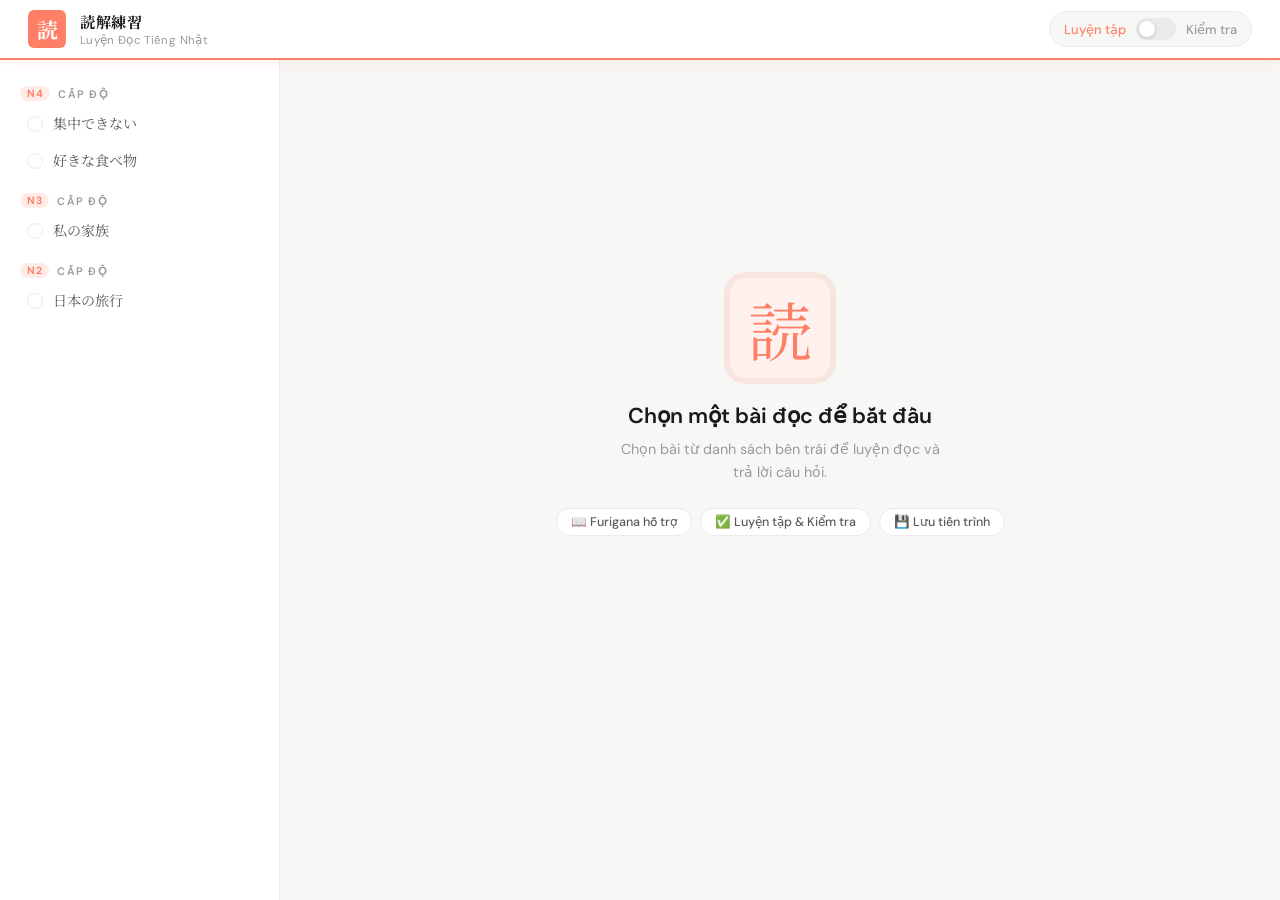
==== DeepRead/index.html @ 9b669195 "BunpoMaster + DeepRead" ====
<!DOCTYPE html>
<html lang="ja">
<head>
  <meta charset="UTF-8" />
  <meta name="viewport" content="width=device-width, initial-scale=1.0" />
  <title>日本語読解練習 · Luyện Đọc Tiếng Nhật</title>

  <!-- Google Fonts: Noto Serif JP cho tiêu đề Nhật, DM Sans cho UI -->
  <link rel="preconnect" href="https://fonts.googleapis.com" />
  <link rel="preconnect" href="https://fonts.gstatic.com" crossorigin />
  <link
    href="https://fonts.googleapis.com/css2?family=DM+Sans:ital,opsz,wght@0,9..40,300;0,9..40,400;0,9..40,500;0,9..40,600;1,9..40,300&family=Noto+Serif+JP:wght@400;500;700&display=swap"
    rel="stylesheet"
  />

  <link rel="stylesheet" href="style.css" />
</head>
<body>

  <!-- ===== HEADER ===== -->
  <header class="app-header">
    <div class="header-inner">
      <!-- Logo + tên ứng dụng -->
      <div class="header-brand">
        <span class="header-logo">読</span>
        <div class="header-titles">
          <span class="header-title-ja">読解練習</span>
          <span class="header-title-vi">Luyện Đọc Tiếng Nhật</span>
        </div>
      </div>

      <!-- Công tắc chế độ học -->
      <div class="mode-switcher">
        <span class="mode-label" id="label-practice">Luyện tập</span>
        <label class="toggle-switch" aria-label="Chuyển chế độ học">
          <input type="checkbox" id="mode-toggle" />
          <span class="toggle-track">
            <span class="toggle-thumb"></span>
          </span>
        </label>
        <span class="mode-label" id="label-exam">Kiểm tra</span>
      </div>
    </div>
  </header>

  <!-- ===== LAYOUT CHÍNH ===== -->
  <div class="app-layout">

    <!-- ===== SIDEBAR TRÁI ===== -->
    <aside class="sidebar" id="sidebar">
      <!-- Trạng thái đang tải -->
      <div class="sidebar-loading" id="sidebar-loading">
        <div class="skeleton-group">
          <div class="skeleton skeleton-label"></div>
          <div class="skeleton skeleton-item"></div>
          <div class="skeleton skeleton-item"></div>
        </div>
        <div class="skeleton-group">
          <div class="skeleton skeleton-label"></div>
          <div class="skeleton skeleton-item"></div>
          <div class="skeleton skeleton-item"></div>
        </div>
      </div>

      <!-- Danh sách bài đọc theo cấp độ (được render bởi JS) -->
      <nav class="sidebar-nav" id="sidebar-nav" hidden></nav>
    </aside>

    <!-- ===== NỘI DUNG CHÍNH ===== -->
    <main class="main-content" id="main-content">

      <!-- Skeleton loader độc lập — hiện khi đang tải bài, ẩn sau đó -->
      <!-- QUAN TRỌNG: div này tách biệt với #reading-area để không phá cấu trúc DOM bên trong -->
      <div class="reading-loader-wrap" id="reading-loader" hidden>
        <div style="max-width:800px;margin:0 auto;display:flex;flex-direction:column;gap:16px;">
          <div style="display:flex;align-items:center;gap:12px;">
            <div class="skeleton" style="height:24px;width:48px;border-radius:99px;"></div>
            <div class="skeleton" style="height:24px;width:200px;border-radius:6px;"></div>
          </div>
          <div class="card" style="padding:28px 32px;">
            <div class="skeleton" style="height:13px;margin-bottom:14px;border-radius:4px;"></div>
            <div class="skeleton" style="height:13px;width:94%;margin-bottom:14px;border-radius:4px;"></div>
            <div class="skeleton" style="height:13px;width:88%;margin-bottom:14px;border-radius:4px;"></div>
            <div class="skeleton" style="height:13px;width:96%;border-radius:4px;"></div>
          </div>
          <div class="card" style="padding:24px 28px;">
            <div class="skeleton" style="height:10px;width:60px;margin-bottom:14px;border-radius:4px;"></div>
            <div class="skeleton" style="height:14px;width:80%;margin-bottom:18px;border-radius:4px;"></div>
            <div class="skeleton" style="height:44px;margin-bottom:8px;border-radius:8px;"></div>
            <div class="skeleton" style="height:44px;margin-bottom:8px;border-radius:8px;"></div>
            <div class="skeleton" style="height:44px;border-radius:8px;"></div>
          </div>
        </div>
      </div>

      <!-- Màn hình chào (hiển thị khi chưa chọn bài) -->
      <div class="welcome-screen" id="welcome-screen">
        <div class="welcome-icon">読</div>
        <h2 class="welcome-heading">Chọn một bài đọc để bắt đầu</h2>
        <p class="welcome-sub">Chọn bài từ danh sách bên trái để luyện đọc và trả lời câu hỏi.</p>
        <div class="welcome-chips">
          <span class="chip">📖 Furigana hỗ trợ</span>
          <span class="chip">✅ Luyện tập & Kiểm tra</span>
          <span class="chip">💾 Lưu tiến trình</span>
        </div>
      </div>

      <!-- Khu vực bài đọc (ẩn cho tới khi chọn bài) -->
      <div class="reading-area" id="reading-area" hidden>

        <!-- Thẻ thông tin bài đọc -->
        <div class="reading-meta-bar" id="reading-meta-bar">
          <span class="reading-level-badge" id="reading-level-badge"></span>
          <h1 class="reading-title" id="reading-title"></h1>
        </div>

        <!-- Thẻ nội dung bài đọc -->
        <div class="card reading-card" id="reading-card">
          <div class="reading-body" id="reading-body"></div>
        </div>

        <!-- Khu vực câu hỏi -->
        <div class="questions-section" id="questions-section"></div>

        <!-- Nút Nộp bài (chỉ hiện ở chế độ Kiểm tra) -->
        <div class="submit-bar" id="submit-bar" hidden>
          <button class="btn btn-submit" id="submit-btn" onclick="handleSubmitExam()">
            <span>Nộp bài</span>
            <svg width="18" height="18" viewBox="0 0 24 24" fill="none" stroke="currentColor" stroke-width="2.5" stroke-linecap="round" stroke-linejoin="round"><polyline points="20 6 9 17 4 12"/></svg>
          </button>
        </div>

        <!-- Kết quả tổng quát (chế độ Kiểm tra) -->
        <div class="result-summary card" id="result-summary" hidden>
          <div class="result-icon" id="result-icon"></div>
          <div class="result-text">
            <p class="result-score" id="result-score"></p>
            <p class="result-message" id="result-message"></p>
          </div>
        </div>

      </div>
    </main>
  </div>

  <script src="script.js"></script>
</body>
</html>
---- DeepRead/style.css ----
/* =====================================================
   style.css — Giao diện ứng dụng Luyện Đọc Tiếng Nhật
   Phong cách: Minimalist hiện đại, accent Coral
   ===================================================== */

/* ─── BIẾN THIẾT KẾ ─────────────────────────────────── */
:root {
  --coral:        #FF7F66;        /* Màu chủ đạo Cam san hô */
  --coral-dark:   #e5634a;        /* Coral đậm hơn khi hover */
  --coral-light:  #fff1ee;        /* Coral cực nhạt làm nền nhấn */
  --coral-muted:  rgba(255,127,102,.15);

  --bg:           #f7f7f5;        /* Nền trang tổng thể */
  --surface:      #ffffff;        /* Nền card / sidebar */
  --border:       #ebebeb;        /* Đường kẻ nhẹ */
  --shadow-sm:    0 1px 4px rgba(0,0,0,.06), 0 4px 16px rgba(0,0,0,.05);
  --shadow-md:    0 2px 8px rgba(0,0,0,.07), 0 8px 32px rgba(0,0,0,.07);

  --text-primary:   #1a1a1a;
  --text-secondary: #5a5a5a;
  --text-muted:     #9a9a9a;

  --sidebar-w:    280px;          /* Chiều rộng cố định của sidebar */
  --header-h:     60px;

  --radius-sm:    6px;
  --radius-md:    10px;
  --radius-lg:    16px;

  --font-ui:      'DM Sans', sans-serif;
  --font-jp:      'Noto Serif JP', serif;

  --transition:   .18s cubic-bezier(.4,0,.2,1);
}

/* ─── RESET & BASE ──────────────────────────────────── */
*, *::before, *::after { box-sizing: border-box; margin: 0; padding: 0; }

html { font-size: 16px; -webkit-font-smoothing: antialiased; }

body {
  font-family: var(--font-ui);
  background: var(--bg);
  color: var(--text-primary);
  min-height: 100vh;
  display: flex;
  flex-direction: column;
}

/* ─── HEADER ────────────────────────────────────────── */
.app-header {
  position: sticky;
  top: 0;
  z-index: 100;
  background: var(--surface);
  border-bottom: 2px solid var(--coral);
  height: var(--header-h);
  box-shadow: 0 1px 12px rgba(255,127,102,.12);
}

.header-inner {
  max-width: 100%;
  height: 100%;
  display: flex;
  align-items: center;
  justify-content: space-between;
  padding: 0 28px;
}

/* Logo + tên */
.header-brand {
  display: flex;
  align-items: center;
  gap: 14px;
  text-decoration: none;
}

.header-logo {
  width: 38px;
  height: 38px;
  background: var(--coral);
  color: #fff;
  font-family: var(--font-jp);
  font-size: 1.3rem;
  font-weight: 700;
  border-radius: var(--radius-sm);
  display: flex;
  align-items: center;
  justify-content: center;
  flex-shrink: 0;
}

.header-titles {
  display: flex;
  flex-direction: column;
  gap: 1px;
}

.header-title-ja {
  font-family: var(--font-jp);
  font-size: .95rem;
  font-weight: 700;
  color: var(--text-primary);
  letter-spacing: .04em;
}

.header-title-vi {
  font-size: .72rem;
  color: var(--text-muted);
  font-weight: 400;
  letter-spacing: .03em;
}

/* ─── CÔNG TẮC CHẾ ĐỘ ──────────────────────────────── */
.mode-switcher {
  display: flex;
  align-items: center;
  gap: 10px;
  background: var(--bg);
  padding: 6px 14px;
  border-radius: 99px;
  border: 1px solid var(--border);
}

.mode-label {
  font-size: .8rem;
  font-weight: 500;
  color: var(--text-muted);
  transition: color var(--transition);
  user-select: none;
  cursor: default;
}

/* Làm nổi nhãn đang hoạt động */
#label-practice { color: var(--coral); }
body.exam-mode #label-practice { color: var(--text-muted); }
body.exam-mode #label-exam     { color: var(--coral); }

/* Toggle switch kiểu iOS */
.toggle-switch { position: relative; cursor: pointer; }
.toggle-switch input { opacity: 0; width: 0; height: 0; position: absolute; }

.toggle-track {
  display: block;
  width: 40px;
  height: 22px;
  border-radius: 99px;
  background: var(--border);
  position: relative;
  transition: background var(--transition);
}

.toggle-thumb {
  position: absolute;
  top: 3px;
  left: 3px;
  width: 16px;
  height: 16px;
  border-radius: 50%;
  background: var(--surface);
  box-shadow: 0 1px 4px rgba(0,0,0,.2);
  transition: transform var(--transition), background var(--transition);
}

.toggle-switch input:checked ~ .toggle-track {
  background: var(--coral);
}
.toggle-switch input:checked ~ .toggle-track .toggle-thumb {
  transform: translateX(18px);
}

/* ─── BỐ CỤC CHÍNH ──────────────────────────────────── */
.app-layout {
  display: flex;
  flex: 1;
  height: calc(100vh - var(--header-h));
  overflow: hidden;
}

/* ─── SIDEBAR ───────────────────────────────────────── */
.sidebar {
  width: var(--sidebar-w);
  flex-shrink: 0;
  background: var(--surface);
  border-right: 1px solid var(--border);
  overflow-y: auto;
  padding: 20px 0;
  scrollbar-width: thin;
  scrollbar-color: var(--border) transparent;
}

.sidebar::-webkit-scrollbar { width: 4px; }
.sidebar::-webkit-scrollbar-thumb { background: var(--border); border-radius: 4px; }

/* ── Skeleton loading ── */
.sidebar-loading { padding: 12px 20px; }

.skeleton-group { margin-bottom: 24px; }

.skeleton {
  background: linear-gradient(90deg, #efefef 25%, #fafafa 50%, #efefef 75%);
  background-size: 200% 100%;
  animation: shimmer 1.4s infinite;
  border-radius: 4px;
}

@keyframes shimmer {
  0%   { background-position: 200% 0; }
  100% { background-position: -200% 0; }
}

.skeleton-label { height: 10px; width: 60%; margin-bottom: 10px; }
.skeleton-item  { height: 32px; margin-bottom: 6px; border-radius: var(--radius-sm); }

/* ── Nhóm cấp độ ── */
.level-group { margin-bottom: 8px; }

.level-heading {
  display: flex;
  align-items: center;
  gap: 8px;
  padding: 6px 20px 4px;
  font-size: .68rem;
  font-weight: 600;
  letter-spacing: .12em;
  text-transform: uppercase;
  color: var(--text-muted);
}

.level-badge-tag {
  display: inline-flex;
  align-items: center;
  justify-content: center;
  padding: 1px 7px;
  background: var(--coral-muted);
  color: var(--coral);
  border-radius: 99px;
  font-size: .65rem;
  font-weight: 700;
  letter-spacing: .06em;
}

/* ── Mỗi bài đọc trong sidebar ── */
.lesson-item {
  display: flex;
  align-items: center;
  gap: 10px;
  padding: 9px 20px 9px 24px;
  cursor: pointer;
  border-left: 3px solid transparent;
  transition: background var(--transition), border-color var(--transition);
  font-size: .88rem;
  color: var(--text-secondary);
  font-weight: 400;
  line-height: 1.35;
  font-family: var(--font-jp);
}

.lesson-item:hover {
  background: var(--coral-light);
  color: var(--coral-dark);
}

.lesson-item.active {
  background: var(--coral-light);
  border-left-color: var(--coral);
  color: var(--coral-dark);
  font-weight: 500;
}

/* Icon hoàn thành */
.lesson-check {
  flex-shrink: 0;
  width: 16px;
  height: 16px;
  border-radius: 50%;
  border: 1.5px solid var(--border);
  display: flex;
  align-items: center;
  justify-content: center;
  font-size: .55rem;
  color: transparent;
  transition: all var(--transition);
}

.lesson-item.completed .lesson-check {
  background: #4caf89;
  border-color: #4caf89;
  color: #fff;
}

.lesson-item.completed .lesson-check::after { content: '✓'; }

/* ─── NỘI DUNG CHÍNH ─────────────────────────────────── */
.main-content {
  flex: 1;
  overflow-y: auto;
  padding: 32px 40px;
  scrollbar-width: thin;
  scrollbar-color: var(--border) transparent;
}

.main-content::-webkit-scrollbar { width: 5px; }
.main-content::-webkit-scrollbar-thumb { background: var(--border); border-radius: 4px; }

/* ─── MÀN HÌNH CHÀO ─────────────────────────────────── */
.welcome-screen {
  display: flex;
  flex-direction: column;
  align-items: center;
  justify-content: center;
  min-height: 70vh;
  text-align: center;
  animation: fadeUp .5s ease;
}

.welcome-icon {
  font-family: var(--font-jp);
  font-size: 4rem;
  width: 100px;
  height: 100px;
  display: flex;
  align-items: center;
  justify-content: center;
  background: var(--coral-light);
  color: var(--coral);
  border-radius: var(--radius-lg);
  margin-bottom: 24px;
  box-shadow: 0 0 0 6px var(--coral-muted);
}

.welcome-heading {
  font-size: 1.35rem;
  font-weight: 600;
  color: var(--text-primary);
  margin-bottom: 8px;
}

.welcome-sub {
  color: var(--text-muted);
  font-size: .9rem;
  max-width: 340px;
  margin-bottom: 24px;
  line-height: 1.6;
}

.welcome-chips {
  display: flex;
  gap: 8px;
  flex-wrap: wrap;
  justify-content: center;
}

.chip {
  background: var(--surface);
  border: 1px solid var(--border);
  border-radius: 99px;
  padding: 5px 14px;
  font-size: .78rem;
  color: var(--text-secondary);
  font-weight: 500;
}

/* ─── CARD ──────────────────────────────────────────── */
.card {
  background: var(--surface);
  border-radius: var(--radius-lg);
  box-shadow: var(--shadow-sm);
  border: 1px solid var(--border);
  padding: 28px 32px;
  margin-bottom: 20px;
  animation: fadeUp .35s ease;
}

/* ─── KHU VỰC BÀI ĐỌC ───────────────────────────────── */
.reading-area { max-width: 800px; margin: 0 auto; }

.reading-meta-bar {
  display: flex;
  align-items: center;
  gap: 12px;
  margin-bottom: 16px;
  animation: fadeUp .3s ease;
}

.reading-level-badge {
  display: inline-flex;
  align-items: center;
  padding: 3px 12px;
  background: var(--coral);
  color: #fff;
  border-radius: 99px;
  font-size: .72rem;
  font-weight: 700;
  letter-spacing: .08em;
  flex-shrink: 0;
}

.reading-title {
  font-family: var(--font-jp);
  font-size: 1.3rem;
  font-weight: 700;
  color: var(--text-primary);
}

/* Nội dung bài đọc tiếng Nhật */
.reading-body {
  font-family: var(--font-jp);
  font-size: 1rem;
  line-height: 2.2;   /* Tăng khoảng cách dòng để thẻ ruby không chồng chéo */
  color: var(--text-primary);
}

.reading-body ruby { ruby-position: over; }
.reading-body rt {
  font-family: var(--font-ui);
  font-size: .58em;
  color: var(--coral);
  font-weight: 500;
}

.reading-body p { margin-bottom: 1.2em; }
.reading-body p:last-child { margin-bottom: 0; }

/* ─── CÂU HỎI TRẮC NGHIỆM ───────────────────────────── */
.questions-section { margin-top: 4px; }

.question-card {
  /* kế thừa .card */
  transition: box-shadow var(--transition);
}

.question-number {
  font-size: .7rem;
  font-weight: 600;
  letter-spacing: .1em;
  text-transform: uppercase;
  color: var(--text-muted);
  margin-bottom: 8px;
}

.question-text {
  font-family: var(--font-jp);
  font-size: 1rem;
  font-weight: 500;
  color: var(--text-primary);
  line-height: 1.7;
  margin-bottom: 18px;
}

/* Danh sách đáp án */
.options-list {
  display: flex;
  flex-direction: column;
  gap: 8px;
}

.option-btn {
  display: flex;
  align-items: flex-start;
  gap: 12px;
  padding: 12px 16px;
  border: 1.5px solid var(--border);
  border-radius: var(--radius-md);
  background: var(--bg);
  cursor: pointer;
  text-align: left;
  font-family: var(--font-jp);
  font-size: .9rem;
  color: var(--text-secondary);
  line-height: 1.6;
  transition: border-color var(--transition), background var(--transition), color var(--transition), transform var(--transition);
}

.option-btn:hover:not(:disabled) {
  border-color: var(--coral);
  background: var(--coral-light);
  color: var(--coral-dark);
  transform: translateX(2px);
}

.option-key {
  flex-shrink: 0;
  width: 24px;
  height: 24px;
  border-radius: 6px;
  background: var(--border);
  color: var(--text-secondary);
  font-family: var(--font-ui);
  font-size: .75rem;
  font-weight: 600;
  display: flex;
  align-items: center;
  justify-content: center;
  transition: background var(--transition), color var(--transition);
}

/* Trạng thái đáp án đúng */
.option-btn.correct {
  border-color: #4caf89;
  background: #f0fdf6;
  color: #1a6646;
}
.option-btn.correct .option-key {
  background: #4caf89;
  color: #fff;
}

/* Trạng thái đáp án sai */
.option-btn.wrong {
  border-color: #f08080;
  background: #fff5f5;
  color: #b83232;
}
.option-btn.wrong .option-key {
  background: #f08080;
  color: #fff;
}

/* Đáp án bị vô hiệu hóa sau khi trả lời */
.option-btn:disabled { cursor: default; transform: none; }

/* Hộp giải thích */
.explanation-box {
  display: flex;
  gap: 12px;
  margin-top: 14px;
  padding: 14px 16px;
  border-radius: var(--radius-md);
  background: #fffbf0;
  border: 1px solid #fde58a;
  animation: fadeUp .3s ease;
}

.explanation-icon { font-size: 1.1rem; flex-shrink: 0; margin-top: 1px; }

.explanation-text {
  font-size: .85rem;
  color: #6b5a1e;
  line-height: 1.65;
  font-weight: 400;
}

/* Nhãn kết quả nhanh (chế độ Luyện tập) */
.quick-result {
  display: inline-flex;
  align-items: center;
  gap: 6px;
  padding: 5px 12px;
  border-radius: 99px;
  font-size: .78rem;
  font-weight: 600;
  margin-top: 12px;
}
.quick-result.correct { background: #edfdf5; color: #1a6646; }
.quick-result.wrong   { background: #fff5f5; color: #b83232; }

/* ─── NÚT NỘP BÀI ───────────────────────────────────── */
.submit-bar {
  display: flex;
  justify-content: flex-end;
  margin: 8px 0 20px;
}

.btn {
  display: inline-flex;
  align-items: center;
  gap: 8px;
  padding: 11px 24px;
  border: none;
  border-radius: var(--radius-sm);
  font-family: var(--font-ui);
  font-size: .9rem;
  font-weight: 600;
  cursor: pointer;
  transition: background var(--transition), transform var(--transition), box-shadow var(--transition);
}

.btn-submit {
  background: var(--coral);
  color: #fff;
  box-shadow: 0 2px 12px rgba(255,127,102,.35);
}

.btn-submit:hover {
  background: var(--coral-dark);
  transform: translateY(-1px);
  box-shadow: 0 4px 18px rgba(255,127,102,.4);
}

.btn-submit:active { transform: translateY(0); }

/* ─── KẾT QUẢ TỔNG QUÁT ─────────────────────────────── */
.result-summary {
  display: flex;
  align-items: center;
  gap: 20px;
  animation: fadeUp .4s ease;
}

.result-icon {
  font-size: 2.4rem;
  flex-shrink: 0;
}

.result-score {
  font-size: 1.3rem;
  font-weight: 700;
  color: var(--text-primary);
  margin-bottom: 4px;
}

.result-message {
  font-size: .88rem;
  color: var(--text-secondary);
}

/* ─── ANIMATIONS ────────────────────────────────────── */
@keyframes fadeUp {
  from { opacity: 0; transform: translateY(10px); }
  to   { opacity: 1; transform: translateY(0); }
}

/* ─── RESPONSIVE ────────────────────────────────────── */
@media (max-width: 768px) {
  :root { --sidebar-w: 220px; }

  .main-content { padding: 20px 18px; }

  .card { padding: 20px 18px; }

  .header-title-vi { display: none; }

  .mode-switcher { padding: 5px 10px; }

  .mode-label { font-size: .75rem; }
}

/* ─── SKELETON LOADER ĐỘC LẬP ───────────────────────── */
/* Nằm song song với #reading-area, không bao giờ xóa DOM bên trong reading-area */
.reading-loader-wrap {
  padding: 32px 40px;
  animation: fadeUp .3s ease;
}

@media (max-width: 768px) {
  .reading-loader-wrap { padding: 20px 18px; }
}

@media (max-width: 560px) {
  .app-layout { flex-direction: column; }

  .sidebar {
    width: 100%;
    height: auto;
    border-right: none;
    border-bottom: 1px solid var(--border);
    overflow-y: visible;
    max-height: 220px;
    overflow-y: auto;
  }
}
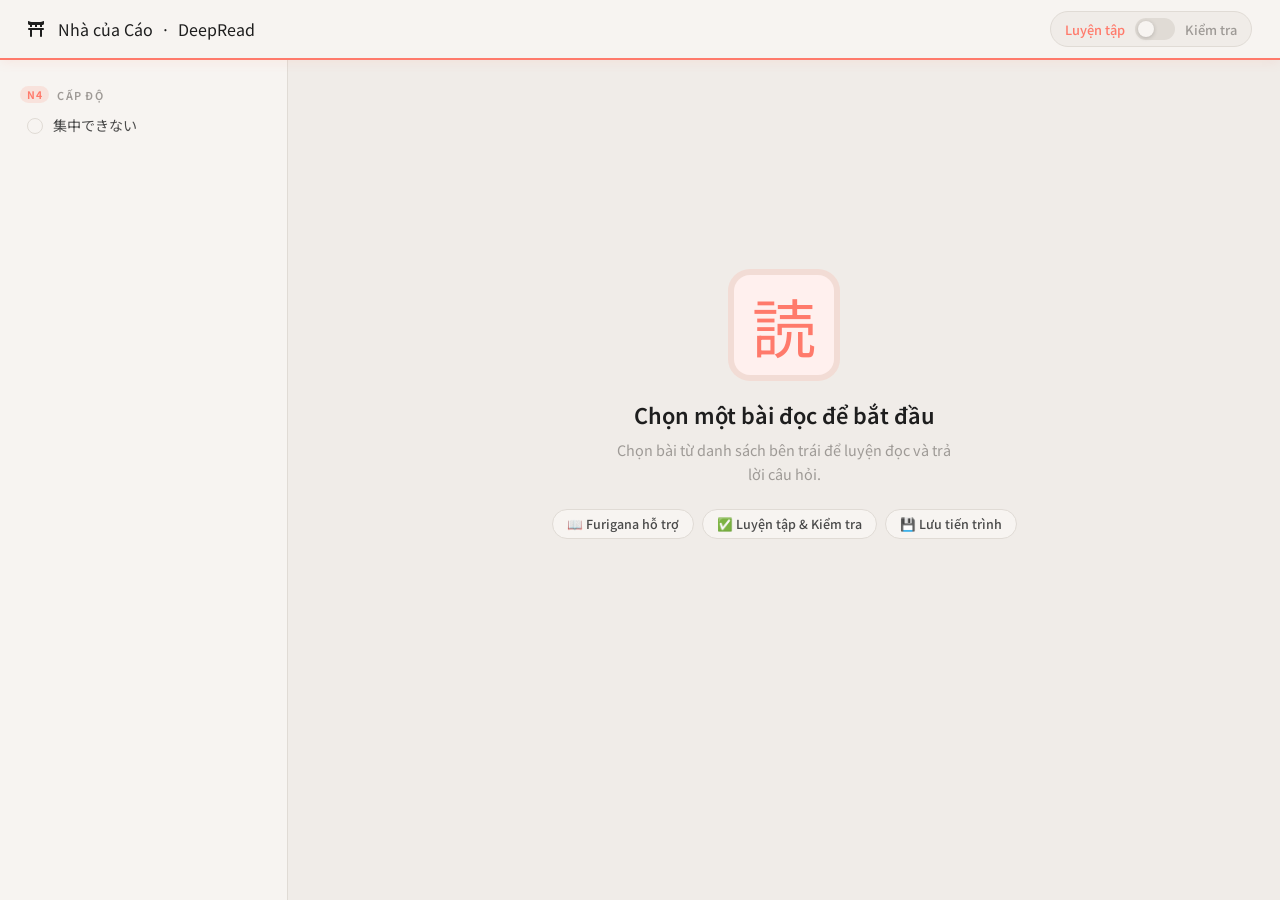
==== commit 7a5c6956: "Change header" ====
--- a/DeepRead/index.html
+++ b/DeepRead/index.html
@@ -3,16 +3,13 @@
 <head>
   <meta charset="UTF-8" />
   <meta name="viewport" content="width=device-width, initial-scale=1.0" />
-  <title>日本語読解練習 · Luyện Đọc Tiếng Nhật</title>
+  <title>DeepRead  — Nhà của Cáo</title>
 
-  <!-- Google Fonts: Noto Serif JP cho tiêu đề Nhật, DM Sans cho UI -->
   <link rel="preconnect" href="https://fonts.googleapis.com" />
   <link rel="preconnect" href="https://fonts.gstatic.com" crossorigin />
-  <link
-    href="https://fonts.googleapis.com/css2?family=DM+Sans:ital,opsz,wght@0,9..40,300;0,9..40,400;0,9..40,500;0,9..40,600;1,9..40,300&family=Noto+Serif+JP:wght@400;500;700&display=swap"
-    rel="stylesheet"
-  />
-
+  <link rel="icon" type="image/x-icon" href="/path/to/favicon.ico">
+  <link href="https://fonts.googleapis.com/css2?family=M+PLUS+Rounded+1c:wght@300;400;500;700&family=Noto+Sans+JP:wght@300;400;700&display=swap" rel="stylesheet" />
+  <link rel="stylesheet" href="https://cdnjs.cloudflare.com/ajax/libs/font-awesome/6.5.0/css/all.min.css" />
   <link rel="stylesheet" href="style.css" />
 </head>
 <body>
@@ -22,11 +19,8 @@
     <div class="header-inner">
       <!-- Logo + tên ứng dụng -->
       <div class="header-brand">
-        <span class="header-logo">読</span>
-        <div class="header-titles">
-          <span class="header-title-ja">読解練習</span>
-          <span class="header-title-vi">Luyện Đọc Tiếng Nhật</span>
-        </div>
+        <i class="fa-solid fa-torii-gate gate-icon"></i>
+        Nhà của Cáo &nbsp;·&nbsp; DeepRead
       </div>
 
       <!-- Công tắc chế độ học -->
--- a/DeepRead/style.css
+++ b/DeepRead/style.css
@@ -5,30 +5,30 @@
 
 /* ─── BIẾN THIẾT KẾ ─────────────────────────────────── */
 :root {
-  --coral:        #FF7F66;        /* Màu chủ đạo Cam san hô */
-  --coral-dark:   #e5634a;        /* Coral đậm hơn khi hover */
-  --coral-light:  #fff1ee;        /* Coral cực nhạt làm nền nhấn */
+  --coral:        #ff7a6b;        /* Màu chủ đạo Cam san hô */
+  --coral-dark:   #ff5c4a;        /* Coral đậm hơn khi hover */
+  --coral-light:  #fff0ee;        /* Coral cực nhạt làm nền nhấn */
   --coral-muted:  rgba(255,127,102,.15);
 
-  --bg:           #f7f7f5;        /* Nền trang tổng thể */
-  --surface:      #ffffff;        /* Nền card / sidebar */
-  --border:       #ebebeb;        /* Đường kẻ nhẹ */
+  --bg:           #f0ece8;        /* Nền trang tổng thể */
+  --surface:      #f7f4f1;        /* Nền card / sidebar */
+  --border:       #e0dbd5;        /* Đường kẻ nhẹ */
   --shadow-sm:    0 1px 4px rgba(0,0,0,.06), 0 4px 16px rgba(0,0,0,.05);
   --shadow-md:    0 2px 8px rgba(0,0,0,.07), 0 8px 32px rgba(0,0,0,.07);
 
-  --text-primary:   #1a1a1a;
-  --text-secondary: #5a5a5a;
-  --text-muted:     #9a9a9a;
-
-  --sidebar-w:    280px;          /* Chiều rộng cố định của sidebar */
+  --text-primary:   #1e1e1e;
+  --text-secondary: #4a4a4a;
+  --text-muted:     #9e9a96;
+
+  --sidebar-w:    288px;          /* Chiều rộng cố định của sidebar */
   --header-h:     60px;
 
   --radius-sm:    6px;
   --radius-md:    10px;
   --radius-lg:    16px;
 
-  --font-ui:      'DM Sans', sans-serif;
-  --font-jp:      'Noto Serif JP', serif;
+  --font-ui:      'Noto Sans JP', 'M PLUS Rounded 1c', sans-serif;
+  --font-jp:      'Noto Sans JP', 'M PLUS Rounded 1c', sans-serif;
 
   --transition:   .18s cubic-bezier(.4,0,.2,1);
 }
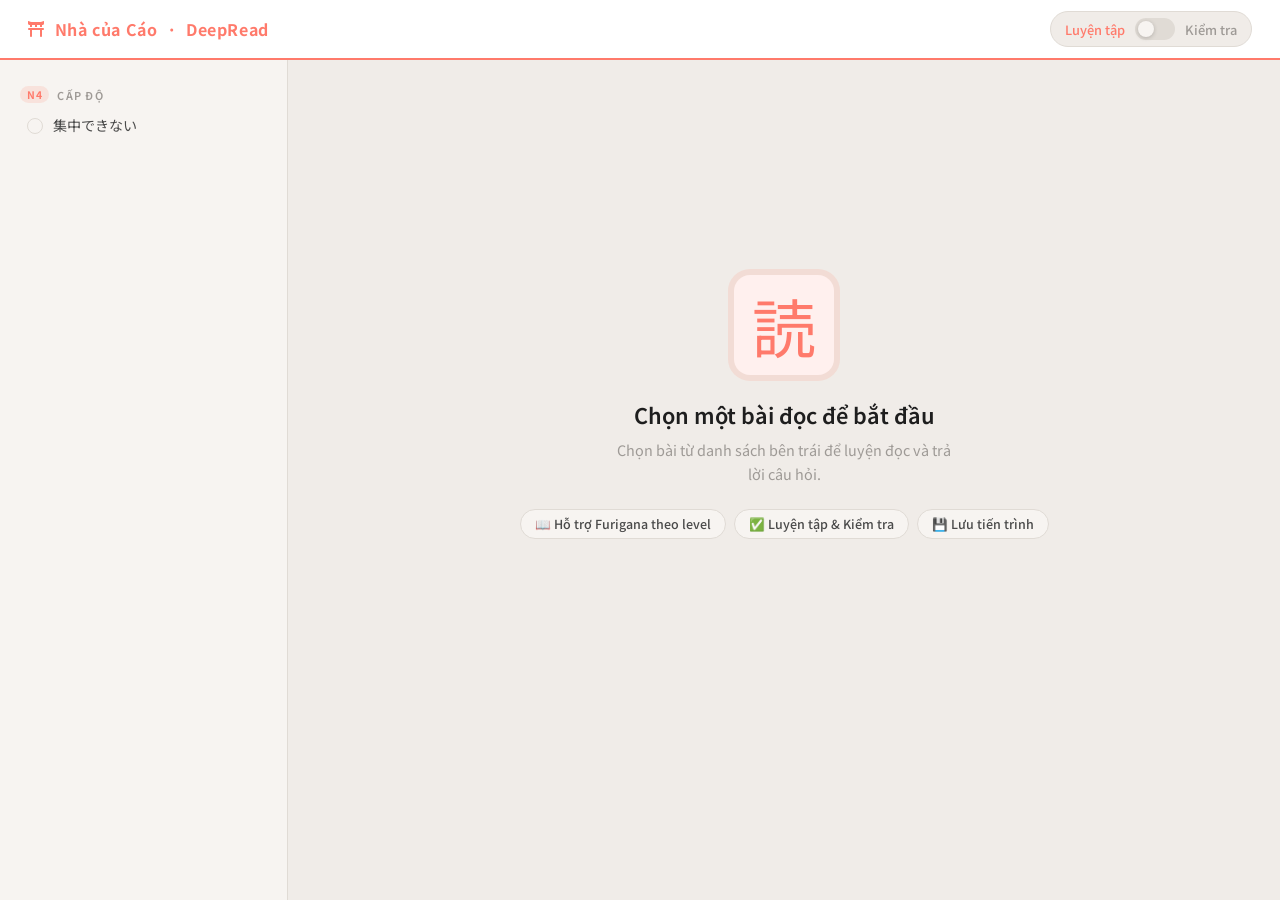
==== commit b3bc53a7: "Remove Transform Upper case" ====
--- a/DeepRead/index.html
+++ b/DeepRead/index.html
@@ -16,7 +16,6 @@
 
   <!-- ===== HEADER ===== -->
   <header class="app-header">
-    <div class="header-inner">
       <!-- Logo + tên ứng dụng -->
       <div class="header-brand">
         <i class="fa-solid fa-torii-gate gate-icon"></i>
@@ -34,7 +33,6 @@
         </label>
         <span class="mode-label" id="label-exam">Kiểm tra</span>
       </div>
-    </div>
   </header>
 
   <!-- ===== LAYOUT CHÍNH ===== -->
@@ -93,7 +91,7 @@
         <h2 class="welcome-heading">Chọn một bài đọc để bắt đầu</h2>
         <p class="welcome-sub">Chọn bài từ danh sách bên trái để luyện đọc và trả lời câu hỏi.</p>
         <div class="welcome-chips">
-          <span class="chip">📖 Furigana hỗ trợ</span>
+          <span class="chip">📖 Hỗ trợ Furigana theo level</span>
           <span class="chip">✅ Luyện tập & Kiểm tra</span>
           <span class="chip">💾 Lưu tiến trình</span>
         </div>
--- a/DeepRead/style.css
+++ b/DeepRead/style.css
@@ -12,6 +12,7 @@
 
   --bg:           #f0ece8;        /* Nền trang tổng thể */
   --surface:      #f7f4f1;        /* Nền card / sidebar */
+  --card-bg:      #ffffff;
   --border:       #e0dbd5;        /* Đường kẻ nhẹ */
   --shadow-sm:    0 1px 4px rgba(0,0,0,.06), 0 4px 16px rgba(0,0,0,.05);
   --shadow-md:    0 2px 8px rgba(0,0,0,.07), 0 8px 32px rgba(0,0,0,.07);
@@ -49,13 +50,15 @@
 
 /* ─── HEADER ────────────────────────────────────────── */
 .app-header {
-  position: sticky;
-  top: 0;
-  z-index: 100;
-  background: var(--surface);
+  height: var(--header-h);
+  display: flex;
+  align-items: center;
+  justify-content: space-between;
+  padding: 0 28px;
+  background: var(--card-bg);
   border-bottom: 2px solid var(--coral);
-  height: var(--header-h);
-  box-shadow: 0 1px 12px rgba(255,127,102,.12);
+  flex-shrink: 0;
+  z-index: 10;
 }
 
 .header-inner {
@@ -71,8 +74,11 @@
 .header-brand {
   display: flex;
   align-items: center;
-  gap: 14px;
-  text-decoration: none;
+  gap: 10px;
+  color: var(--coral);
+  font-weight: 700;
+  font-size: 16px;
+  letter-spacing: 0.04em;
 }
 
 .header-logo {
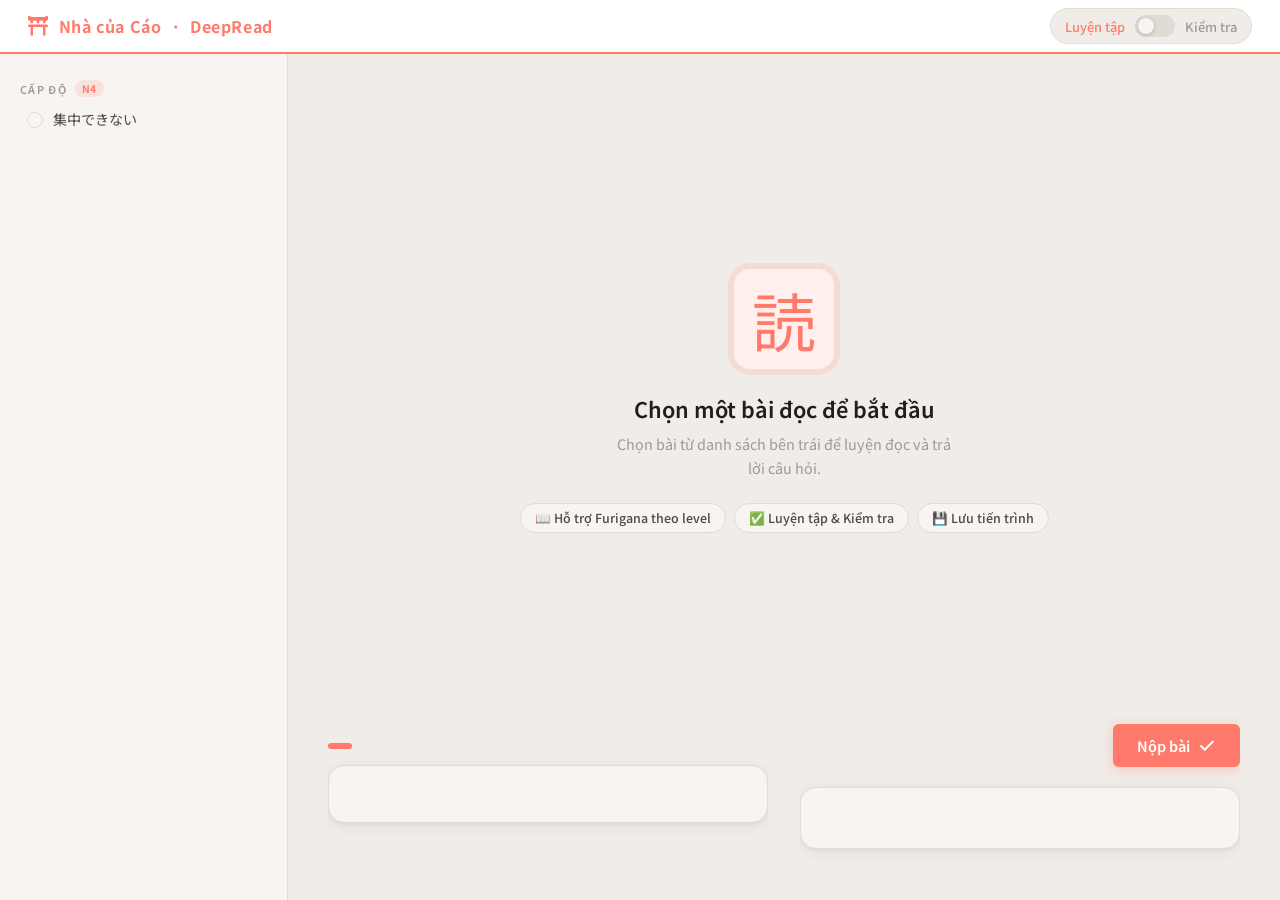
==== commit 0c574ad8: "Deep Read" ====
--- a/DeepRead/index.html
+++ b/DeepRead/index.html
@@ -100,34 +100,38 @@
       <!-- Khu vực bài đọc (ẩn cho tới khi chọn bài) -->
       <div class="reading-area" id="reading-area" hidden>
 
-        <!-- Thẻ thông tin bài đọc -->
-        <div class="reading-meta-bar" id="reading-meta-bar">
-          <span class="reading-level-badge" id="reading-level-badge"></span>
-          <h1 class="reading-title" id="reading-title"></h1>
+        <div class="reading-text-section">
+          <!-- Thẻ thông tin bài đọc -->
+          <div class="reading-meta-bar" id="reading-meta-bar">
+            <span class="reading-level-badge" id="reading-level-badge"></span>
+            <h1 class="reading-title" id="reading-title"></h1>
+          </div>
+
+          <!-- Thẻ nội dung bài đọc -->
+          <div class="card reading-card" id="reading-card">
+            <div class="reading-body" id="reading-body"></div>
+          </div>
         </div>
 
-        <!-- Thẻ nội dung bài đọc -->
-        <div class="card reading-card" id="reading-card">
-          <div class="reading-body" id="reading-body"></div>
-        </div>
+        <div class="reading-question-section">
+          <!-- Khu vực câu hỏi -->
+          <div class="questions-section" id="questions-section"></div>
 
-        <!-- Khu vực câu hỏi -->
-        <div class="questions-section" id="questions-section"></div>
+          <!-- Nút Nộp bài (chỉ hiện ở chế độ Kiểm tra) -->
+          <div class="submit-bar" id="submit-bar" hidden>
+            <button class="btn btn-submit" id="submit-btn" onclick="handleSubmitExam()">
+              <span>Nộp bài</span>
+              <svg width="18" height="18" viewBox="0 0 24 24" fill="none" stroke="currentColor" stroke-width="2.5" stroke-linecap="round" stroke-linejoin="round"><polyline points="20 6 9 17 4 12"/></svg>
+            </button>
+          </div>
 
-        <!-- Nút Nộp bài (chỉ hiện ở chế độ Kiểm tra) -->
-        <div class="submit-bar" id="submit-bar" hidden>
-          <button class="btn btn-submit" id="submit-btn" onclick="handleSubmitExam()">
-            <span>Nộp bài</span>
-            <svg width="18" height="18" viewBox="0 0 24 24" fill="none" stroke="currentColor" stroke-width="2.5" stroke-linecap="round" stroke-linejoin="round"><polyline points="20 6 9 17 4 12"/></svg>
-          </button>
-        </div>
-
-        <!-- Kết quả tổng quát (chế độ Kiểm tra) -->
-        <div class="result-summary card" id="result-summary" hidden>
-          <div class="result-icon" id="result-icon"></div>
-          <div class="result-text">
-            <p class="result-score" id="result-score"></p>
-            <p class="result-message" id="result-message"></p>
+          <!-- Kết quả tổng quát (chế độ Kiểm tra) -->
+          <div class="result-summary card" id="result-summary" hidden>
+            <div class="result-icon" id="result-icon"></div>
+            <div class="result-text">
+              <p class="result-score" id="result-score"></p>
+              <p class="result-message" id="result-message"></p>
+            </div>
           </div>
         </div>
 
--- a/DeepRead/style.css
+++ b/DeepRead/style.css
@@ -22,7 +22,7 @@
   --text-muted:     #9e9a96;
 
   --sidebar-w:    288px;          /* Chiều rộng cố định của sidebar */
-  --header-h:     60px;
+  --header-h:     54px;
 
   --radius-sm:    6px;
   --radius-md:    10px;
@@ -81,40 +81,8 @@
   letter-spacing: 0.04em;
 }
 
-.header-logo {
-  width: 38px;
-  height: 38px;
-  background: var(--coral);
-  color: #fff;
-  font-family: var(--font-jp);
-  font-size: 1.3rem;
-  font-weight: 700;
-  border-radius: var(--radius-sm);
-  display: flex;
-  align-items: center;
-  justify-content: center;
-  flex-shrink: 0;
-}
-
-.header-titles {
-  display: flex;
-  flex-direction: column;
-  gap: 1px;
-}
-
-.header-title-ja {
-  font-family: var(--font-jp);
-  font-size: .95rem;
-  font-weight: 700;
-  color: var(--text-primary);
-  letter-spacing: .04em;
-}
-
-.header-title-vi {
-  font-size: .72rem;
-  color: var(--text-muted);
-  font-weight: 400;
-  letter-spacing: .03em;
+.header-brand .gate-icon {
+  font-size: 20px;
 }
 
 /* ─── CÔNG TẮC CHẾ ĐỘ ──────────────────────────────── */
@@ -180,6 +148,7 @@
   display: flex;
   flex: 1;
   height: calc(100vh - var(--header-h));
+  max-height: calc(100vh - var(--header-h));
   overflow: hidden;
 }
 
@@ -299,6 +268,7 @@
 
 /* ─── NỘI DUNG CHÍNH ─────────────────────────────────── */
 .main-content {
+  max-height: calc(100vh - var(--header-h));
   flex: 1;
   overflow-y: auto;
   padding: 32px 40px;
@@ -379,7 +349,30 @@
 }
 
 /* ─── KHU VỰC BÀI ĐỌC ───────────────────────────────── */
-.reading-area { max-width: 800px; margin: 0 auto; }
+.reading-area { 
+  display: flex; 
+  gap: 32px;
+  align-items: center;
+  max-width: 1000px; 
+  margin: 0 auto; 
+  max-height: calc(100vh - var(--header-h) - 64px); /* Trừ header và padding */
+}
+
+.reading-text-section {
+  width: 50%;
+  max-height: calc(100vh - var(--header-h) - 64px);
+  overflow-y: auto;
+  scrollbar-width: none; /* Ẩn scrollbar mặc định */
+  scrollbar-color: var(--border) transparent;
+}
+
+.reading-question-section {
+  width: 50%;
+  max-height: calc(100vh - var(--header-h) - 64px);
+  overflow-y: auto;
+  scrollbar-width: none; /* Ẩn scrollbar mặc định */
+  scrollbar-color: var(--border) transparent;
+}
 
 .reading-meta-bar {
   display: flex;
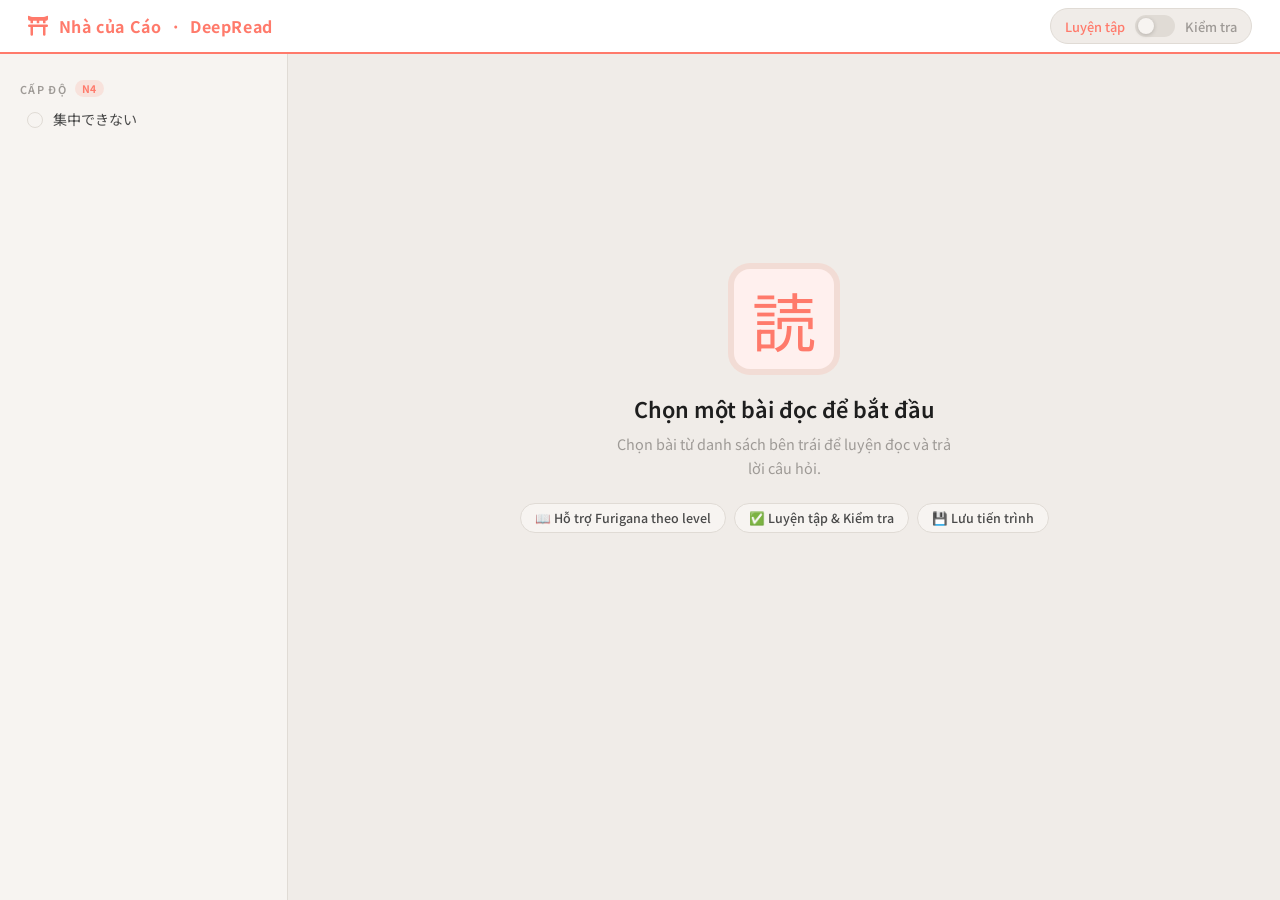
==== commit 35511133: "Deep Read: Fix display problem" ====
--- a/DeepRead/index.html
+++ b/DeepRead/index.html
@@ -98,7 +98,7 @@
       </div>
 
       <!-- Khu vực bài đọc (ẩn cho tới khi chọn bài) -->
-      <div class="reading-area" id="reading-area" hidden>
+      <div class="reading-area" id="reading-area" style="display: none;">
 
         <div class="reading-text-section">
           <!-- Thẻ thông tin bài đọc -->
